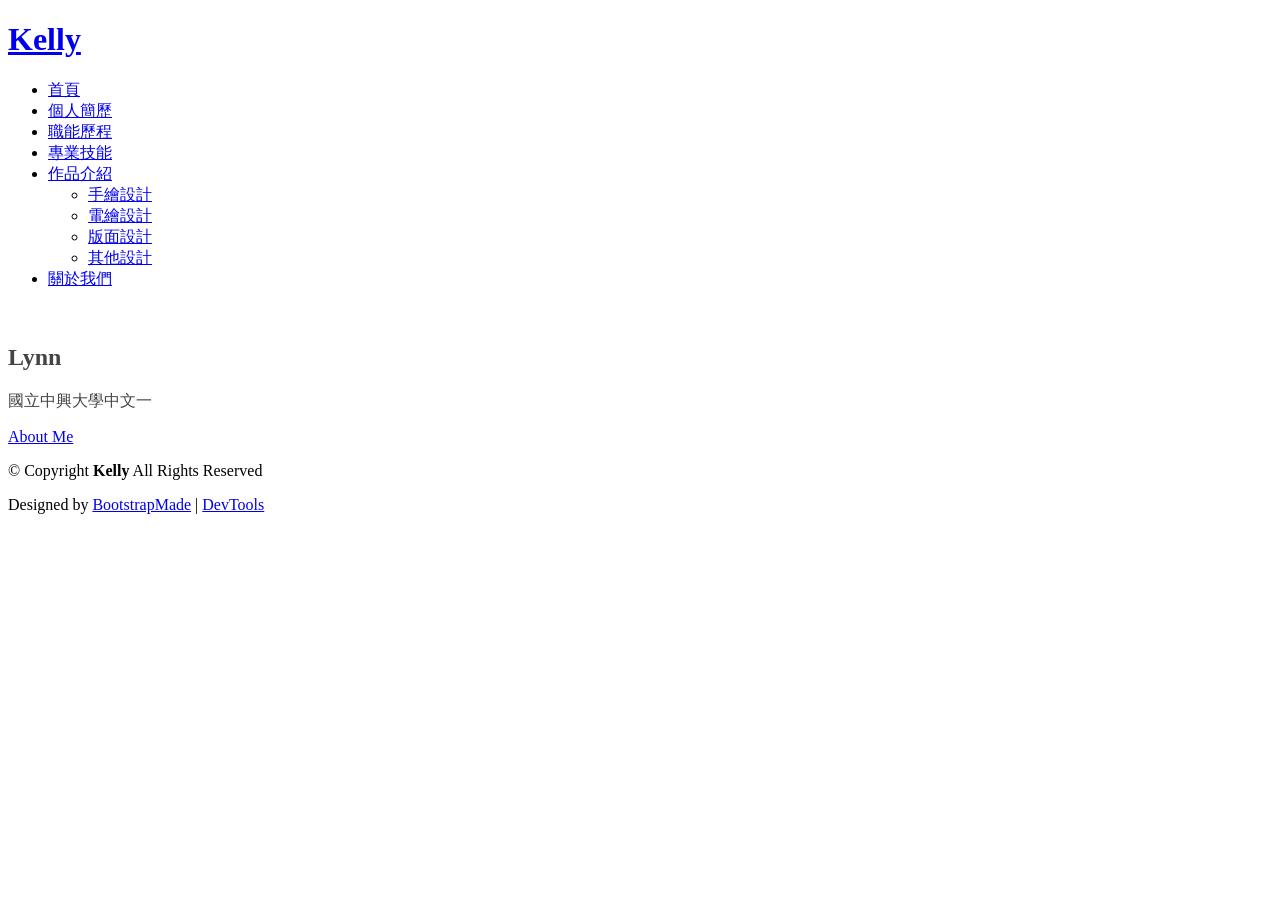
==== index.html @ b1d28252 "Add files via upload" ====
<!DOCTYPE html>
<html lang="en">

<head>
  <meta charset="utf-8">
  <meta content="width=device-width, initial-scale=1.0" name="viewport">
  <title>Index - Kelly Bootstrap Template</title>
  <meta name="description" content="">
  <meta name="keywords" content="">

  <!-- Favicons -->
  <link href="assets/img/favicon.png" rel="icon">
  <link href="assets/img/apple-touch-icon.png" rel="apple-touch-icon">

  <!-- Fonts -->
  <link href="https://fonts.googleapis.com" rel="preconnect">
  <link href="https://fonts.gstatic.com" rel="preconnect" crossorigin>
  <link href="https://fonts.googleapis.com/css2?family=Roboto:ital,wght@0,100;0,300;0,400;0,500;0,700;0,900;1,100;1,300;1,400;1,500;1,700;1,900&family=Poppins:ital,wght@0,100;0,200;0,300;0,400;0,500;0,600;0,700;0,800;0,900;1,100;1,200;1,300;1,400;1,500;1,600;1,700;1,800;1,900&family=Raleway:ital,wght@0,100;0,200;0,300;0,400;0,500;0,600;0,700;0,800;0,900;1,100;1,200;1,300;1,400;1,500;1,600;1,700;1,800;1,900&display=swap" rel="stylesheet">

  <!-- Vendor CSS Files -->
  <link href="assets/vendor/bootstrap/css/bootstrap.min.css" rel="stylesheet">
  <link href="assets/vendor/bootstrap-icons/bootstrap-icons.css" rel="stylesheet">
  <link href="assets/vendor/aos/aos.css" rel="stylesheet">
  <link href="assets/vendor/swiper/swiper-bundle.min.css" rel="stylesheet">
  <link href="assets/vendor/glightbox/css/glightbox.min.css" rel="stylesheet">

  <!-- Main CSS File -->
  <link href="assets/css/main.css" rel="stylesheet">

  <!-- =======================================================
  * Template Name: Kelly
  * Template URL: https://bootstrapmade.com/kelly-free-bootstrap-cv-resume-html-template/
  * Updated: Aug 07 2024 with Bootstrap v5.3.3
  * Author: BootstrapMade.com
  * License: https://bootstrapmade.com/license/
  ======================================================== -->
</head>

<body class="index-page">

  <header id="header" class="header d-flex align-items-center light-background sticky-top">
    <div class="container-fluid position-relative d-flex align-items-center justify-content-between">

      <a href="index.html" class="logo d-flex align-items-center me-auto me-xl-0">
        <!-- Uncomment the line below if you also wish to use an image logo -->
        <!-- <img src="assets/img/logo.png" alt=""> -->
        <h1 class="sitename">Kelly</h1>
      </a>

      <nav id="navmenu" class="navmenu">
        <ul>
          <li><a href="index.html" class="active">首頁</a></li>
          <li><a href="about.html">個人簡歷</a></li>
          <li><a href="resume.html">職能歷程</a></li>
          <li><a href="services.html">專業技能</a></li>
          
          <li class="dropdown"><a href="#"><span>作品介紹</span> <i class="bi bi-chevron-down toggle-dropdown"></i></a>
            <ul>
              <li><a href="#">手繪設計</a></li>
              <li><a href="#">電繪設計</a></li>
              <li><a href="#">版面設計</a></li>
              <li><a href="#">其他設計</a></li>
            </ul>
          </li>
          <li><a href="contact.html">關於我們</a></li>
        </ul>
        <i class="mobile-nav-toggle d-xl-none bi bi-list"></i>
      </nav>

      <div class="header-social-links">
        <a href="https://www.facebook.com/?locale=zh_TW" class="facebook" target="_blank"><i class="bi bi-facebook"></i></a>
        <a href="#" class="instagram"><i class="bi bi-instagram"></i></a>
      </div>

    </div>
  </header>

  <main class="main">

    <!-- Hero Section -->
    <section id="hero" class="hero section">

      <img src="assets/img/hero-bg.webp" alt="" data-aos="fade-in">

      <div class="container text-center" data-aos="zoom-out" data-aos-delay="100">
        <div class="row justify-content-center">
          <div class="col-lg-8">
            <h2><font style="color: #444444;">Lynn</font></h2>
            <p><font style="color: #444444;">國立中興大學中文一</font></p>

      
            <a href="about.html" class="btn-get-started">About Me</a>
          </div>
        </div>
      </div>

    </section><!-- /Hero Section -->

  </main>

  <footer id="footer" class="footer light-background">

    <div class="container">
      <div class="copyright text-center ">
        <p>© <span>Copyright</span> <strong class="px-1 sitename">Kelly</strong> <span>All Rights Reserved<br></span></p>
      </div>
      <div class="social-links d-flex justify-content-center">
        <a href="https://www.facebook.com/?locale=zh_TW" target="_blank"><i class="bi bi-facebook"></i></a>
        <a href=""><i class="bi bi-instagram"></i></a>
      </div>
      <div class="credits">
        <!-- All the links in the footer should remain intact. -->
        <!-- You can delete the links only if you've purchased the pro version. -->
        <!-- Licensing information: https://bootstrapmade.com/license/ -->
        <!-- Purchase the pro version with working PHP/AJAX contact form: [buy-url] -->
        Designed by <a href="https://bootstrapmade.com/">BootstrapMade</a> | <a href="https://bootstrapmade.com/tools/">DevTools</a>
      </div>
    </div>

  </footer>

  <!-- Scroll Top -->
  <a href="#" id="scroll-top" class="scroll-top d-flex align-items-center justify-content-center"><i class="bi bi-arrow-up-short"></i></a>

  <!-- Preloader -->
  <div id="preloader"></div>

  <!-- Vendor JS Files -->
  <script src="assets/vendor/bootstrap/js/bootstrap.bundle.min.js"></script>
  <script src="assets/vendor/php-email-form/validate.js"></script>
  <script src="assets/vendor/aos/aos.js"></script>
  <script src="assets/vendor/waypoints/noframework.waypoints.js"></script>
  <script src="assets/vendor/purecounter/purecounter_vanilla.js"></script>
  <script src="assets/vendor/swiper/swiper-bundle.min.js"></script>
  <script src="assets/vendor/glightbox/js/glightbox.min.js"></script>
  <script src="assets/vendor/imagesloaded/imagesloaded.pkgd.min.js"></script>
  <script src="assets/vendor/isotope-layout/isotope.pkgd.min.js"></script>

  <!-- Main JS File -->
  <script src="assets/js/main.js"></script>

</body>

</html>
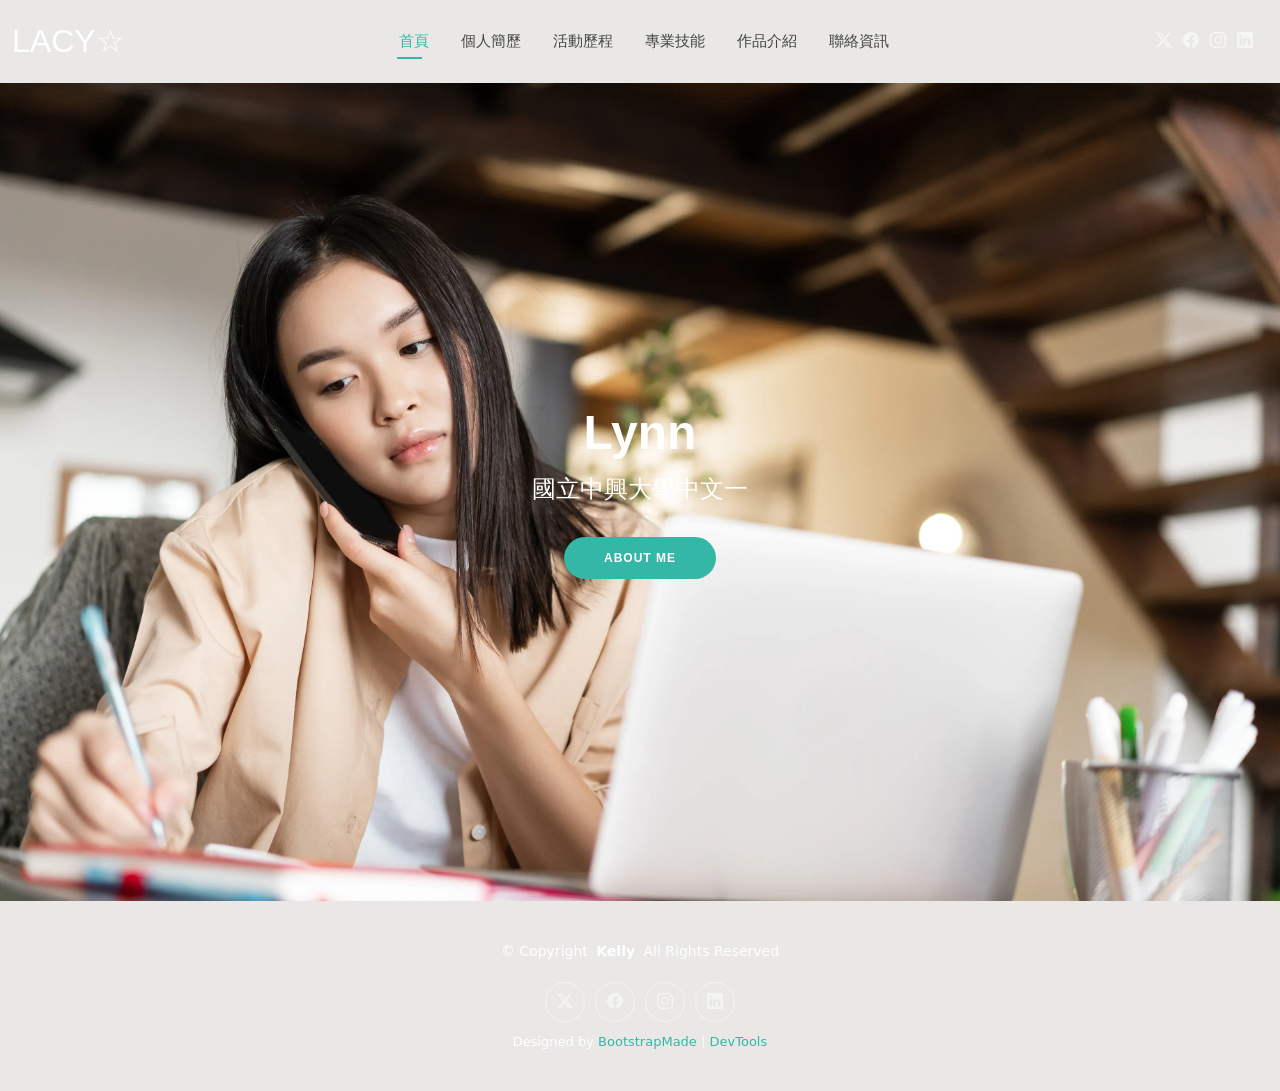
==== commit 14f88a01: "Add files via upload" ====
--- a/index.html
+++ b/index.html
@@ -4,7 +4,7 @@
 <head>
   <meta charset="utf-8">
   <meta content="width=device-width, initial-scale=1.0" name="viewport">
-  <title>Index - Kelly Bootstrap Template</title>
+  <title>Lacyの首頁☆</title>
   <meta name="description" content="">
   <meta name="keywords" content="">
 
@@ -44,32 +44,27 @@
       <a href="index.html" class="logo d-flex align-items-center me-auto me-xl-0">
         <!-- Uncomment the line below if you also wish to use an image logo -->
         <!-- <img src="assets/img/logo.png" alt=""> -->
-        <h1 class="sitename">Kelly</h1>
+        <h1 class="sitename">Lacy☆</h1>
       </a>
 
       <nav id="navmenu" class="navmenu">
         <ul>
           <li><a href="index.html" class="active">首頁</a></li>
           <li><a href="about.html">個人簡歷</a></li>
-          <li><a href="resume.html">職能歷程</a></li>
+          <li><a href="resume.html">活動歷程</a></li>
           <li><a href="services.html">專業技能</a></li>
+          <li><a href="portfolio.html">作品介紹</a></li>
           
-          <li class="dropdown"><a href="#"><span>作品介紹</span> <i class="bi bi-chevron-down toggle-dropdown"></i></a>
-            <ul>
-              <li><a href="#">手繪設計</a></li>
-              <li><a href="#">電繪設計</a></li>
-              <li><a href="#">版面設計</a></li>
-              <li><a href="#">其他設計</a></li>
-            </ul>
-          </li>
-          <li><a href="contact.html">關於我們</a></li>
+          <li><a href="contact.html">聯絡資訊</a></li>
         </ul>
         <i class="mobile-nav-toggle d-xl-none bi bi-list"></i>
       </nav>
 
       <div class="header-social-links">
-        <a href="https://www.facebook.com/?locale=zh_TW" class="facebook" target="_blank"><i class="bi bi-facebook"></i></a>
+        <a href="#" class="twitter"><i class="bi bi-twitter-x"></i></a>
+        <a href="#" class="facebook"><i class="bi bi-facebook"></i></a>
         <a href="#" class="instagram"><i class="bi bi-instagram"></i></a>
+        <a href="#" class="linkedin"><i class="bi bi-linkedin"></i></a>
       </div>
 
     </div>
@@ -85,10 +80,8 @@
       <div class="container text-center" data-aos="zoom-out" data-aos-delay="100">
         <div class="row justify-content-center">
           <div class="col-lg-8">
-            <h2><font style="color: #444444;">Lynn</font></h2>
-            <p><font style="color: #444444;">國立中興大學中文一</font></p>
-
-      
+            <h2>Lynn</h2>
+            <p>國立中興大學中文一</p>
             <a href="about.html" class="btn-get-started">About Me</a>
           </div>
         </div>
@@ -105,8 +98,10 @@
         <p>© <span>Copyright</span> <strong class="px-1 sitename">Kelly</strong> <span>All Rights Reserved<br></span></p>
       </div>
       <div class="social-links d-flex justify-content-center">
-        <a href="https://www.facebook.com/?locale=zh_TW" target="_blank"><i class="bi bi-facebook"></i></a>
+        <a href=""><i class="bi bi-twitter-x"></i></a>
+        <a href=""><i class="bi bi-facebook"></i></a>
         <a href=""><i class="bi bi-instagram"></i></a>
+        <a href=""><i class="bi bi-linkedin"></i></a>
       </div>
       <div class="credits">
         <!-- All the links in the footer should remain intact. -->
--- a/assets/css/main.css
+++ b/assets/css/main.css
@@ -0,0 +1,1423 @@
+/**
+* Template Name: Kelly
+* Template URL: https://bootstrapmade.com/kelly-free-bootstrap-cv-resume-html-template/
+* Updated: Aug 07 2024 with Bootstrap v5.3.3
+* Author: BootstrapMade.com
+* License: https://bootstrapmade.com/license/
+*/
+
+/*--------------------------------------------------------------
+# Font & Color Variables
+# Help: https://bootstrapmade.com/color-system/
+--------------------------------------------------------------*/
+/* Fonts */
+:root {
+  --default-font: "Roboto",  system-ui, -apple-system, "Segoe UI", Roboto, "Helvetica Neue", Arial, "Noto Sans", "Liberation Sans", sans-serif, "Apple Color Emoji", "Segoe UI Emoji", "Segoe UI Symbol", "Noto Color Emoji";
+  --heading-font: "Raleway",  sans-serif;
+  --nav-font: "Poppins",  sans-serif;
+}
+
+/* Global Colors - The following color variables are used throughout the website. Updating them here will change the color scheme of the entire website */
+:root { 
+  --background-color: #ffffff; /* Background color for the entire website, including individual sections */
+  --default-color: #fff; /* Default color used for the majority of the text content across the entire website */
+  --heading-color: #fff; /* Color for headings, subheadings and title throughout the website */
+  --accent-color: #34b7a7; /* Accent color that represents your brand on the website. It's used for buttons, links, and other elements that need to stand out */
+  --surface-color: #ffffff; /* The surface color is used as a background of boxed elements within sections, such as cards, icon boxes, or other elements that require a visual separation from the global background. */
+  --contrast-color: #ffffff; /* Contrast color for text, ensuring readability against backgrounds of accent, heading, or default colors. */
+}
+
+/* Nav Menu Colors - The following color variables are used specifically for the navigation menu. They are separate from the global colors to allow for more customization options */
+:root {
+  --nav-color: #444444;  /* The default color of the main navmenu links */
+  --nav-hover-color: #34b7a7; /* Applied to main navmenu links when they are hovered over or active */
+  --nav-mobile-background-color: #ffffff; /* Used as the background color for mobile navigation menu */
+  --nav-dropdown-background-color: #ffffff; /* Used as the background color for dropdown items that appear when hovering over primary navigation items */
+  --nav-dropdown-color: #444444; /* Used for navigation links of the dropdown items in the navigation menu. */
+  --nav-dropdown-hover-color: #34b7a7; /* Similar to --nav-hover-color, this color is applied to dropdown navigation links when they are hovered over. */
+}
+
+/* Color Presets - These classes override global colors when applied to any section or element, providing reuse of the sam color scheme. */
+
+.light-background {
+  --background-color: #e9e8e6;
+  --surface-color: #ffffff;
+}
+
+.dark-background {
+  --background-color: #060606;
+  --default-color: #ffffff;
+  --heading-color: #ffffff;
+  --surface-color: #252525;
+  --contrast-color: #ffffff;
+}
+
+/* Smooth scroll */
+:root {
+  scroll-behavior: smooth;
+}
+
+/*--------------------------------------------------------------
+# General Styling & Shared Classes
+--------------------------------------------------------------*/
+body {
+  color: var(--default-color);
+  background-color: var(--background-color);
+  font-family: var(--default-font);
+}
+
+a {
+  color: var(--accent-color);
+  text-decoration: none;
+  transition: 0.3s;
+}
+
+a:hover {
+  color: color-mix(in srgb, var(--accent-color), transparent 25%);
+  text-decoration: none;
+}
+
+h1,
+h2,
+h3,
+h4,
+h5,
+h6 {
+  color: #fff;
+  font-family: var(--heading-font);
+}
+
+/* PHP Email Form Messages
+------------------------------*/
+.php-email-form .error-message {
+  display: none;
+  background: #df1529;
+  color: #ffffff;
+  text-align: left;
+  padding: 15px;
+  margin-bottom: 24px;
+  font-weight: 600;
+}
+
+.php-email-form .sent-message {
+  display: none;
+  color: #ffffff;
+  background: #059652;
+  text-align: center;
+  padding: 15px;
+  margin-bottom: 24px;
+  font-weight: 600;
+}
+
+.php-email-form .loading {
+  display: none;
+  background: var(--surface-color);
+  text-align: center;
+  padding: 15px;
+  margin-bottom: 24px;
+}
+
+.php-email-form .loading:before {
+  content: "";
+  display: inline-block;
+  border-radius: 50%;
+  width: 24px;
+  height: 24px;
+  margin: 0 10px -6px 0;
+  border: 3px solid var(--accent-color);
+  border-top-color: var(--surface-color);
+  animation: php-email-form-loading 1s linear infinite;
+}
+
+@keyframes php-email-form-loading {
+  0% {
+    transform: rotate(0deg);
+  }
+
+  100% {
+    transform: rotate(360deg);
+  }
+}
+
+/*--------------------------------------------------------------
+# Global Header
+--------------------------------------------------------------*/
+.header {
+  color: var(--default-color);
+  background-color: var(--background-color);
+  padding: 15px 0;
+  transition: all 0.5s;
+  z-index: 997;
+  box-shadow: 0px 0 18px rgba(0, 0, 0, 0.1);
+}
+
+.header .logo {
+  line-height: 1;
+}
+
+.header .logo img {
+  max-height: 36px;
+  margin-right: 8px;
+}
+
+.header .logo h1 {
+  font-size: 32px;
+  margin: 0;
+  font-weight: 300;
+  text-transform: uppercase;
+  color: var(--heading-color);
+}
+
+.header .header-social-links {
+  padding-right: 15px;
+}
+
+.header .header-social-links a {
+  color: color-mix(in srgb, var(--default-color), transparent 40%);
+  padding-left: 6px;
+  display: inline-block;
+  transition: 0.3s;
+  font-size: 16px;
+}
+
+.header .header-social-links a:hover {
+  color: var(--accent-color);
+}
+
+.header .header-social-links a i {
+  line-height: 0px;
+}
+
+@media (max-width: 1200px) {
+  .header .logo {
+    order: 1;
+  }
+
+  .header .header-social-links {
+    order: 2;
+  }
+
+  .header .navmenu {
+    order: 3;
+  }
+}
+
+/*--------------------------------------------------------------
+# Navigation Menu
+--------------------------------------------------------------*/
+/* Desktop Navigation */
+@media (min-width: 1200px) {
+  .navmenu {
+    padding: 0;
+  }
+
+  .navmenu ul {
+    margin: 0;
+    padding: 0;
+    display: flex;
+    list-style: none;
+    align-items: center;
+  }
+
+  .navmenu li {
+    position: relative;
+  }
+
+  .navmenu>ul>li {
+    white-space: nowrap;
+    padding: 15px 14px;
+  }
+
+  .navmenu>ul>li:last-child {
+    padding-right: 0;
+  }
+
+  .navmenu a,
+  .navmenu a:focus {
+    color: var(--nav-color);
+    font-size: 15px;
+    padding: 0 2px;
+    font-family: var(--nav-font);
+    font-weight: 400;
+    display: flex;
+    align-items: center;
+    justify-content: space-between;
+    white-space: nowrap;
+    transition: 0.3s;
+    position: relative;
+  }
+
+  .navmenu a i,
+  .navmenu a:focus i {
+    font-size: 12px;
+    line-height: 0;
+    margin-left: 5px;
+    transition: 0.3s;
+  }
+
+  .navmenu>ul>li>a:before {
+    content: "";
+    position: absolute;
+    height: 2px;
+    bottom: -6px;
+    left: 0;
+    background-color: var(--nav-hover-color);
+    visibility: hidden;
+    width: 0px;
+    transition: all 0.3s ease-in-out 0s;
+  }
+
+  .navmenu a:hover:before,
+  .navmenu li:hover>a:before,
+  .navmenu .active:before {
+    visibility: visible;
+    width: 25px;
+  }
+
+  .navmenu li:hover>a,
+  .navmenu .active,
+  .navmenu .active:focus {
+    color: var(--nav-hover-color);
+  }
+
+  .navmenu .dropdown ul {
+    margin: 0;
+    padding: 10px 0;
+    background: var(--nav-dropdown-background-color);
+    display: block;
+    position: absolute;
+    visibility: hidden;
+    left: 14px;
+    top: 130%;
+    opacity: 0;
+    transition: 0.3s;
+    border-radius: 4px;
+    z-index: 99;
+    box-shadow: 0px 0px 30px rgba(0, 0, 0, 0.1);
+  }
+
+  .navmenu .dropdown ul li {
+    min-width: 200px;
+  }
+
+  .navmenu .dropdown ul a {
+    padding: 10px 20px;
+    font-size: 15px;
+    text-transform: none;
+    color: var(--nav-dropdown-color);
+  }
+
+  .navmenu .dropdown ul a i {
+    font-size: 12px;
+  }
+
+  .navmenu .dropdown ul a:hover,
+  .navmenu .dropdown ul .active:hover,
+  .navmenu .dropdown ul li:hover>a {
+    color: var(--nav-dropdown-hover-color);
+  }
+
+  .navmenu .dropdown:hover>ul {
+    opacity: 1;
+    top: 100%;
+    visibility: visible;
+  }
+
+  .navmenu .dropdown .dropdown ul {
+    top: 0;
+    left: -90%;
+    visibility: hidden;
+  }
+
+  .navmenu .dropdown .dropdown:hover>ul {
+    opacity: 1;
+    top: 0;
+    left: -100%;
+    visibility: visible;
+  }
+}
+
+/* Mobile Navigation */
+@media (max-width: 1199px) {
+  .mobile-nav-toggle {
+    color: var(--nav-color);
+    font-size: 28px;
+    line-height: 0;
+    margin-right: 10px;
+    cursor: pointer;
+    transition: color 0.3s;
+  }
+
+  .navmenu {
+    padding: 0;
+    z-index: 9997;
+  }
+
+  .navmenu ul {
+    display: none;
+    list-style: none;
+    position: absolute;
+    inset: 60px 20px 20px 20px;
+    padding: 10px 0;
+    margin: 0;
+    border-radius: 6px;
+    background-color: var(--nav-mobile-background-color);
+    border: 1px solid color-mix(in srgb, var(--default-color), transparent 90%);
+    box-shadow: none;
+    overflow-y: auto;
+    transition: 0.3s;
+    z-index: 9998;
+  }
+
+  .navmenu a,
+  .navmenu a:focus {
+    color: var(--nav-dropdown-color);
+    padding: 10px 20px;
+    font-family: var(--nav-font);
+    font-size: 17px;
+    font-weight: 500;
+    display: flex;
+    align-items: center;
+    justify-content: space-between;
+    white-space: nowrap;
+    transition: 0.3s;
+  }
+
+  .navmenu a i,
+  .navmenu a:focus i {
+    font-size: 12px;
+    line-height: 0;
+    margin-left: 5px;
+    width: 30px;
+    height: 30px;
+    display: flex;
+    align-items: center;
+    justify-content: center;
+    border-radius: 50%;
+    transition: 0.3s;
+    background-color: color-mix(in srgb, var(--accent-color), transparent 90%);
+  }
+
+  .navmenu a i:hover,
+  .navmenu a:focus i:hover {
+    background-color: var(--accent-color);
+    color: var(--contrast-color);
+  }
+
+  .navmenu a:hover,
+  .navmenu .active,
+  .navmenu .active:focus {
+    color: var(--nav-dropdown-hover-color);
+  }
+
+  .navmenu .active i,
+  .navmenu .active:focus i {
+    background-color: var(--accent-color);
+    color: var(--contrast-color);
+    transform: rotate(180deg);
+  }
+
+  .navmenu .dropdown ul {
+    position: static;
+    display: none;
+    z-index: 99;
+    padding: 10px 0;
+    margin: 10px 20px;
+    background-color: var(--nav-dropdown-background-color);
+    transition: all 0.5s ease-in-out;
+  }
+
+  .navmenu .dropdown ul ul {
+    background-color: rgba(33, 37, 41, 0.1);
+  }
+
+  .navmenu .dropdown>.dropdown-active {
+    display: block;
+    background-color: rgba(33, 37, 41, 0.03);
+  }
+
+  .mobile-nav-active {
+    overflow: hidden;
+  }
+
+  .mobile-nav-active .mobile-nav-toggle {
+    color: #fff;
+    position: absolute;
+    font-size: 32px;
+    top: 15px;
+    right: 15px;
+    margin-right: 0;
+    z-index: 9999;
+  }
+
+  .mobile-nav-active .navmenu {
+    position: fixed;
+    overflow: hidden;
+    inset: 0;
+    background: rgba(33, 37, 41, 0.8);
+    transition: 0.3s;
+  }
+
+  .mobile-nav-active .navmenu>ul {
+    display: block;
+  }
+}
+
+/*--------------------------------------------------------------
+# Global Footer
+--------------------------------------------------------------*/
+.footer {
+  color: var(--default-color);
+  background-color: var(--background-color);
+  font-size: 14px;
+  padding: 40px 0;
+  position: relative;
+}
+
+.footer .copyright p {
+  margin-bottom: 0;
+}
+
+.footer .social-links {
+  margin-top: 20px;
+}
+
+.footer .social-links a {
+  display: flex;
+  align-items: center;
+  justify-content: center;
+  width: 40px;
+  height: 40px;
+  border-radius: 50%;
+  border: 1px solid color-mix(in srgb, var(--default-color), transparent 50%);
+  font-size: 16px;
+  color: color-mix(in srgb, var(--default-color), transparent 50%);
+  margin: 0 5px;
+  transition: 0.3s;
+}
+
+.footer .social-links a:hover {
+  color: var(--accent-color);
+  border-color: var(--accent-color);
+}
+
+.footer .credits {
+  margin-top: 10px;
+  font-size: 13px;
+  text-align: center;
+}
+
+/*--------------------------------------------------------------
+# Preloader
+--------------------------------------------------------------*/
+#preloader {
+  position: fixed;
+  inset: 0;
+  z-index: 9999;
+  overflow: hidden;
+  background-color: var(--background-color);
+  transition: all 0.6s ease-out;
+  width: 100%;
+  height: 100vh;
+}
+
+#preloader:before,
+#preloader:after {
+  content: "";
+  position: absolute;
+  border: 4px solid var(--accent-color);
+  border-radius: 50%;
+  animation: animate-preloader 2s cubic-bezier(0, 0.2, 0.8, 1) infinite;
+}
+
+#preloader:after {
+  animation-delay: -0.5s;
+}
+
+@keyframes animate-preloader {
+  0% {
+    width: 10px;
+    height: 10px;
+    top: calc(50% - 5px);
+    left: calc(50% - 5px);
+    opacity: 1;
+  }
+
+  100% {
+    width: 72px;
+    height: 72px;
+    top: calc(50% - 36px);
+    left: calc(50% - 36px);
+    opacity: 0;
+  }
+}
+
+/*--------------------------------------------------------------
+# Scroll Top Button
+--------------------------------------------------------------*/
+.scroll-top {
+  position: fixed;
+  visibility: hidden;
+  opacity: 0;
+  right: 15px;
+  bottom: -15px;
+  z-index: 99999;
+  background-color: var(--accent-color);
+  width: 44px;
+  height: 44px;
+  border-radius: 50px;
+  transition: all 0.4s;
+}
+
+.scroll-top i {
+  font-size: 24px;
+  color: var(--contrast-color);
+  line-height: 0;
+}
+
+.scroll-top:hover {
+  background-color: color-mix(in srgb, var(--accent-color), transparent 20%);
+  color: var(--contrast-color);
+}
+
+.scroll-top.active {
+  visibility: visible;
+  opacity: 1;
+  bottom: 15px;
+}
+
+/*--------------------------------------------------------------
+# Disable aos animation delay on mobile devices
+--------------------------------------------------------------*/
+@media screen and (max-width: 768px) {
+  [data-aos-delay] {
+    transition-delay: 0 !important;
+  }
+}
+
+/*--------------------------------------------------------------
+# Global Page Titles & Breadcrumbs
+--------------------------------------------------------------*/
+.page-title {
+  color: var(--default-color);
+  background-color: var(--background-color);
+  padding: 25px 0;
+  position: relative;
+  border-bottom: 1px solid color-mix(in srgb, var(--default-color), transparent 85%);
+}
+
+.page-title h1 {
+  font-size: 24px;
+  font-weight: 400;
+}
+
+.page-title .breadcrumbs ol {
+  display: flex;
+  flex-wrap: wrap;
+  list-style: none;
+  padding: 0;
+  margin: 0;
+  font-size: 14px;
+  font-weight: 400;
+}
+
+.page-title .breadcrumbs ol li+li {
+  padding-left: 10px;
+}
+
+.page-title .breadcrumbs ol li+li::before {
+  content: "/";
+  display: inline-block;
+  padding-right: 10px;
+  color: color-mix(in srgb, var(--default-color), transparent 70%);
+}
+
+/*--------------------------------------------------------------
+# Global Sections
+--------------------------------------------------------------*/
+section,
+.section {
+  color: #fff;
+  background-color: var(--background-color);
+  padding: 60px 0;
+  scroll-margin-top: 100px;
+  overflow: clip;
+}
+
+@media (max-width: 1199px) {
+
+  section,
+  .section {
+    scroll-margin-top: 66px;
+  }
+}
+
+/*--------------------------------------------------------------
+# Global Section Titles
+--------------------------------------------------------------*/
+.section-title {
+  text-align: center;
+  padding-bottom: 60px;
+  position: relative;
+}
+
+.section-title h2 {
+  font-size: 32px;
+  font-weight: 700;
+  margin-bottom: 20px;
+  padding-bottom: 20px;
+  position: relative;
+}
+
+.section-title h2:after {
+  content: "";
+  position: absolute;
+  display: block;
+  width: 50px;
+  height: 3px;
+  background: var(--accent-color);
+  left: 0;
+  right: 0;
+  bottom: 0;
+  margin: auto;
+}
+
+.section-title p {
+  margin-bottom: 0;
+}
+
+/*--------------------------------------------------------------
+# Hero Section
+--------------------------------------------------------------*/
+.hero {
+  width: 100%;
+  min-height: calc(100vh - 82px);
+  position: relative;
+  padding: 80px 0;
+  display: flex;
+  align-items: center;
+  justify-content: center;
+}
+
+@media (max-width: 1200px) {
+  .hero {
+    min-height: calc(100vh - 68px);
+  }
+}
+
+.hero img {
+  position: absolute;
+  inset: 0;
+  display: block;
+  width: 100%;
+  height: 100%;
+  object-fit: cover;
+  z-index: 1;
+}
+
+.hero .container {
+  position: relative;
+  z-index: 3;
+}
+
+.hero h2 {
+  margin: 0;
+  font-size: 48px;
+  font-weight: 700;
+}
+
+.hero p {
+  margin: 10px 0 0 0;
+  font-size: 24px;
+  color: var(--heading-color);
+}
+
+.hero .btn-get-started {
+  color: var(--contrast-color);
+  background: var(--accent-color);
+  font-family: var(--heading-font);
+  text-transform: uppercase;
+  font-weight: 600;
+  font-size: 12px;
+  letter-spacing: 1px;
+  display: inline-block;
+  padding: 12px 40px;
+  border-radius: 50px;
+  transition: 0.5s;
+  margin-top: 30px;
+}
+
+.hero .btn-get-started:hover {
+  background: color-mix(in srgb, var(--accent-color) 90%, white 20%);
+}
+
+@media (max-width: 768px) {
+  .hero h2 {
+    font-size: 32px;
+  }
+
+  .hero p {
+    font-size: 18px;
+  }
+}
+
+/*--------------------------------------------------------------
+# About Section
+--------------------------------------------------------------*/
+.about .content h2 {
+  font-weight: 700;
+  font-size: 24px;
+}
+
+.about .content ul {
+  list-style: none;
+  padding: 0;
+}
+
+.about .content ul li {
+  margin-bottom: 20px;
+  display: flex;
+  align-items: center;
+}
+
+.about .content ul strong {
+  margin-right: 10px;
+}
+
+.about .content ul i {
+  font-size: 16px;
+  margin-right: 5px;
+  color: var(--accent-color);
+  line-height: 0;
+}
+
+/*--------------------------------------------------------------
+# Skills Section
+--------------------------------------------------------------*/
+.skills .progress {
+  height: 60px;
+  display: block;
+  background: none;
+  border-radius: 0;
+}
+
+.skills .progress .skill {
+  color: var(--heading-color);
+  padding: 0;
+  margin: 0 0 6px 0;
+  text-transform: uppercase;
+  display: block;
+  font-weight: 600;
+  font-family: var(--heading-font);
+}
+
+.skills .progress .skill .val {
+  float: right;
+  font-style: normal;
+}
+
+.skills .progress-bar-wrap {
+  background: color-mix(in srgb, var(--default-color), transparent 90%);
+  height: 10px;
+}
+
+.skills .progress-bar {
+  width: 1px;
+  height: 10px;
+  transition: 0.9s;
+  background-color: var(--accent-color);
+}
+
+/*--------------------------------------------------------------
+# Stats Section
+--------------------------------------------------------------*/
+.stats .stats-item {
+  padding: 30px;
+  width: 100%;
+}
+
+.stats .stats-item span {
+  color: var(--heading-color);
+  font-size: 48px;
+  display: block;
+  font-weight: 700;
+  margin-bottom: 20px;
+  padding-bottom: 20px;
+  position: relative;
+}
+
+.stats .stats-item span:after {
+  content: "";
+  position: absolute;
+  display: block;
+  width: 25px;
+  height: 3px;
+  background: var(--accent-color);
+  left: 0;
+  right: 0;
+  bottom: 0;
+  margin: auto;
+}
+
+.stats .stats-item p {
+  color: color-mix(in srgb, var(--default-color), transparent 40%);
+  padding: 0;
+  margin: 0;
+  font-family: var(--heading-font);
+  font-weight: 500;
+}
+
+/*--------------------------------------------------------------
+# Testimonials Section
+--------------------------------------------------------------*/
+.testimonials .section-header {
+  margin-bottom: 40px;
+}
+
+.testimonials .testimonials-carousel,
+.testimonials .testimonials-slider {
+  overflow: hidden;
+}
+
+.testimonials .testimonial-item {
+  text-align: center;
+}
+
+.testimonials .testimonial-item .testimonial-img {
+  width: 120px;
+  border-radius: 50%;
+  border: 4px solid var(--background-color);
+  margin: 0 auto;
+}
+
+.testimonials .testimonial-item h3 {
+  font-size: 20px;
+  font-weight: bold;
+  margin: 10px 0 5px 0;
+}
+
+.testimonials .testimonial-item h4 {
+  font-size: 14px;
+  color: color-mix(in srgb, var(--default-color), transparent 40%);
+  margin: 0 0 15px 0;
+}
+
+.testimonials .testimonial-item .stars {
+  margin-bottom: 15px;
+}
+
+.testimonials .testimonial-item .stars i {
+  color: #ffc107;
+  margin: 0 1px;
+}
+
+.testimonials .testimonial-item .quote-icon-left,
+.testimonials .testimonial-item .quote-icon-right {
+  color: color-mix(in srgb, var(--accent-color), transparent 50%);
+  font-size: 26px;
+  line-height: 0;
+}
+
+.testimonials .testimonial-item .quote-icon-left {
+  display: inline-block;
+  left: -5px;
+  position: relative;
+}
+
+.testimonials .testimonial-item .quote-icon-right {
+  display: inline-block;
+  right: -5px;
+  position: relative;
+  top: 10px;
+  transform: scale(-1, -1);
+}
+
+.testimonials .testimonial-item p {
+  font-style: italic;
+  margin: 0 auto 15px auto;
+}
+
+.testimonials .swiper-wrapper {
+  height: auto;
+}
+
+.testimonials .swiper-pagination {
+  margin-top: 20px;
+  position: relative;
+}
+
+.testimonials .swiper-pagination .swiper-pagination-bullet {
+  width: 12px;
+  height: 12px;
+  opacity: 1;
+  background-color: color-mix(in srgb, var(--default-color), transparent 85%);
+}
+
+.testimonials .swiper-pagination .swiper-pagination-bullet-active {
+  background-color: var(--accent-color);
+}
+
+@media (min-width: 992px) {
+  .testimonials .testimonial-item p {
+    width: 80%;
+  }
+}
+
+/*--------------------------------------------------------------
+# Resume Section
+--------------------------------------------------------------*/
+.resume .resume-title {
+  color: var(--heading-color);
+  font-size: 26px;
+  font-weight: 700;
+  margin-top: 20px;
+  margin-bottom: 20px;
+}
+
+.resume .resume-item {
+  padding: 0 0 20px 20px;
+  margin-top: -2px;
+  border-left: 2px solid var(--accent-color);
+  position: relative;
+}
+
+.resume .resume-item h4 {
+  line-height: 18px;
+  font-size: 18px;
+  font-weight: 600;
+  text-transform: uppercase;
+  color: color-mix(in srgb, var(--default-color), transparent 20%);
+  margin-bottom: 10px;
+}
+
+.resume .resume-item h5 {
+  font-size: 16px;
+  padding: 5px 15px;
+  display: inline-block;
+  font-weight: 600;
+  margin-bottom: 10px;
+}
+
+.resume .resume-item ul {
+  padding-left: 20px;
+}
+
+.resume .resume-item ul li {
+  padding-bottom: 10px;
+}
+
+.resume .resume-item:last-child {
+  padding-bottom: 0;
+}
+
+.resume .resume-item::before {
+  content: "";
+  position: absolute;
+  width: 16px;
+  height: 16px;
+  border-radius: 50px;
+  left: -9px;
+  top: 0;
+  background: var(--background-color);
+  border: 2px solid var(--accent-color);
+}
+
+/*--------------------------------------------------------------
+# Services Section
+--------------------------------------------------------------*/
+.services .service-item {
+  background-color: var(--surface-color);
+  box-shadow: 0px 5px 90px 0px rgba(0, 0, 0, 0.1);
+  height: 100%;
+  padding: 60px 30px;
+  text-align: center;
+  transition: 0.3s;
+  border-radius: 5px;
+}
+
+.services .service-item .icon {
+  margin: 0 auto;
+  width: 100px;
+  height: 100px;
+  display: flex;
+  align-items: center;
+  justify-content: center;
+  transition: ease-in-out 0.3s;
+  position: relative;
+}
+
+.services .service-item .icon i {
+  font-size: 36px;
+  transition: 0.5s;
+  position: relative;
+}
+
+.services .service-item .icon svg {
+  position: absolute;
+  top: 0;
+  left: 0;
+}
+
+.services .service-item .icon svg path {
+  transition: 0.5s;
+  fill: color-mix(in srgb, var(--default-color), transparent 95%);
+}
+
+.services .service-item h3 {
+  font-weight: 700;
+  margin: 10px 0 15px 0;
+  font-size: 22px;
+}
+
+.services .service-item p {
+  line-height: 24px;
+  font-size: 14px;
+  margin-bottom: 0;
+}
+
+.services .service-item:hover {
+  box-shadow: 0px 5px 35px 0px rgba(0, 0, 0, 0.1);
+}
+
+.services .service-item.item-cyan i {
+  color: #0dcaf0;
+}
+
+.services .service-item.item-cyan:hover .icon i {
+  color: #fff;
+}
+
+.services .service-item.item-cyan:hover .icon path {
+  fill: #0dcaf0;
+}
+
+.services .service-item.item-orange i {
+  color: #fd7e14;
+}
+
+.services .service-item.item-orange:hover .icon i {
+  color: #fff;
+}
+
+.services .service-item.item-orange:hover .icon path {
+  fill: #fd7e14;
+}
+
+.services .service-item.item-teal i {
+  color: #20c997;
+}
+
+.services .service-item.item-teal:hover .icon i {
+  color: #fff;
+}
+
+.services .service-item.item-teal:hover .icon path {
+  fill: #20c997;
+}
+
+.services .service-item.item-red i {
+  color: #df1529;
+}
+
+.services .service-item.item-red:hover .icon i {
+  color: #fff;
+}
+
+.services .service-item.item-red:hover .icon path {
+  fill: #df1529;
+}
+
+.services .service-item.item-indigo i {
+  color: #6610f2;
+}
+
+.services .service-item.item-indigo:hover .icon i {
+  color: #fff;
+}
+
+.services .service-item.item-indigo:hover .icon path {
+  fill: #6610f2;
+}
+
+.services .service-item.item-pink i {
+  color: #f3268c;
+}
+
+.services .service-item.item-pink:hover .icon i {
+  color: #fff;
+}
+
+.services .service-item.item-pink:hover .icon path {
+  fill: #f3268c;
+}
+
+/*--------------------------------------------------------------
+# Portfolio Section
+--------------------------------------------------------------*/
+.portfolio .portfolio-filters {
+  padding: 0;
+  margin: 0 auto 20px auto;
+  list-style: none;
+  text-align: center;
+}
+
+.portfolio .portfolio-filters li {
+  cursor: pointer;
+  display: inline-block;
+  padding: 8px 20px 10px 20px;
+  margin: 0;
+  font-size: 15px;
+  font-weight: 500;
+  line-height: 1;
+  margin-bottom: 5px;
+  border-radius: 50px;
+  transition: all 0.3s ease-in-out;
+  font-family: var(--heading-font);
+}
+
+.portfolio .portfolio-filters li:hover,
+.portfolio .portfolio-filters li.filter-active {
+  color: var(--contrast-color);
+  background-color: var(--accent-color);
+}
+
+.portfolio .portfolio-filters li:first-child {
+  margin-left: 0;
+}
+
+.portfolio .portfolio-filters li:last-child {
+  margin-right: 0;
+}
+
+@media (max-width: 575px) {
+  .portfolio .portfolio-filters li {
+    font-size: 14px;
+    margin: 0 0 10px 0;
+  }
+}
+
+.portfolio .portfolio-item {
+  position: relative;
+  overflow: hidden;
+}
+
+.portfolio .portfolio-item .portfolio-info {
+  opacity: 0;
+  position: absolute;
+  left: 12px;
+  right: 12px;
+  bottom: -100%;
+  z-index: 3;
+  transition: all ease-in-out 0.5s;
+  background: color-mix(in srgb, var(--surface-color), transparent 10%);
+  padding: 15px;
+}
+
+.portfolio .portfolio-item .portfolio-info h4 {
+  font-size: 18px;
+  font-weight: 600;
+  padding-right: 50px;
+}
+
+.portfolio .portfolio-item .portfolio-info p {
+  color: color-mix(in srgb, var(--default-color), transparent 30%);
+  font-size: 14px;
+  margin-bottom: 0;
+  padding-right: 50px;
+}
+
+.portfolio .portfolio-item .portfolio-info .preview-link,
+.portfolio .portfolio-item .portfolio-info .details-link {
+  position: absolute;
+  right: 50px;
+  font-size: 24px;
+  top: calc(50% - 14px);
+  color: color-mix(in srgb, var(--default-color), transparent 30%);
+  transition: 0.3s;
+  line-height: 0;
+}
+
+.portfolio .portfolio-item .portfolio-info .preview-link:hover,
+.portfolio .portfolio-item .portfolio-info .details-link:hover {
+  color: var(--accent-color);
+}
+
+.portfolio .portfolio-item .portfolio-info .details-link {
+  right: 14px;
+  font-size: 28px;
+}
+
+.portfolio .portfolio-item:hover .portfolio-info {
+  opacity: 1;
+  bottom: 0;
+}
+
+/*--------------------------------------------------------------
+# Portfolio Details Section
+--------------------------------------------------------------*/
+.portfolio-details .portfolio-details-slider img {
+  width: 100%;
+}
+
+.portfolio-details .portfolio-details-slider .swiper-pagination {
+  margin-top: 20px;
+  position: relative;
+}
+
+.portfolio-details .portfolio-details-slider .swiper-pagination .swiper-pagination-bullet {
+  width: 12px;
+  height: 12px;
+  background-color: color-mix(in srgb, var(--default-color), transparent 85%);
+  opacity: 1;
+}
+
+.portfolio-details .portfolio-details-slider .swiper-pagination .swiper-pagination-bullet-active {
+  background-color: var(--accent-color);
+}
+
+.portfolio-details .portfolio-info {
+  background-color: var(--surface-color);
+  padding: 30px;
+  box-shadow: 0px 0 30px rgba(0, 0, 0, 0.1);
+}
+
+.portfolio-details .portfolio-info h3 {
+  font-size: 22px;
+  font-weight: 700;
+  margin-bottom: 20px;
+  padding-bottom: 20px;
+  border-bottom: 1px solid color-mix(in srgb, var(--default-color), transparent 85%);
+}
+
+.portfolio-details .portfolio-info ul {
+  list-style: none;
+  padding: 0;
+  font-size: 15px;
+}
+
+.portfolio-details .portfolio-info ul li+li {
+  margin-top: 10px;
+}
+
+.portfolio-details .portfolio-description {
+  padding-top: 30px;
+}
+
+.portfolio-details .portfolio-description h2 {
+  font-size: 26px;
+  font-weight: 700;
+  margin-bottom: 20px;
+}
+
+.portfolio-details .portfolio-description p {
+  padding: 0;
+  color: color-mix(in srgb, var(--default-color), transparent 30%);
+}
+
+/*--------------------------------------------------------------
+# Contact Section
+--------------------------------------------------------------*/
+.contact .info-wrap {
+  background-color: var(--surface-color);
+  box-shadow: 0px 0px 20px rgba(0, 0, 0, 0.1);
+  padding: 30px;
+}
+
+@media (max-width: 575px) {
+  .contact .info-wrap {
+    padding: 20px;
+  }
+}
+
+.contact .info-item {
+  margin-bottom: 40px;
+}
+
+.contact .info-item i {
+  font-size: 20px;
+  color: var(--accent-color);
+  background: color-mix(in srgb, var(--accent-color), transparent 92%);
+  width: 44px;
+  height: 44px;
+  display: flex;
+  justify-content: center;
+  align-items: center;
+  border-radius: 50px;
+  transition: all 0.3s ease-in-out;
+  margin-right: 15px;
+}
+
+.contact .info-item h3 {
+  padding: 0;
+  font-size: 18px;
+  font-weight: 700;
+  margin-bottom: 5px;
+}
+
+.contact .info-item p {
+  padding: 0;
+  margin-bottom: 0;
+  font-size: 14px;
+}
+
+.contact .info-item:hover i {
+  background: var(--accent-color);
+  color: var(--contrast-color);
+}
+
+.contact .php-email-form {
+  background-color: var(--surface-color);
+  height: 100%;
+  padding: 30px;
+  box-shadow: 0px 0px 20px rgba(0, 0, 0, 0.1);
+}
+
+@media (max-width: 575px) {
+  .contact .php-email-form {
+    padding: 20px;
+  }
+}
+
+.contact .php-email-form input[type=text],
+.contact .php-email-form input[type=email],
+.contact .php-email-form textarea {
+  font-size: 14px;
+  padding: 10px 15px;
+  box-shadow: none;
+  border-radius: 0;
+  color: var(--default-color);
+  background-color: var(--surface-color);
+  border-color: color-mix(in srgb, var(--default-color), transparent 80%);
+}
+
+.contact .php-email-form input[type=text]:focus,
+.contact .php-email-form input[type=email]:focus,
+.contact .php-email-form textarea:focus {
+  border-color: var(--accent-color);
+}
+
+.contact .php-email-form input[type=text]::placeholder,
+.contact .php-email-form input[type=email]::placeholder,
+.contact .php-email-form textarea::placeholder {
+  color: color-mix(in srgb, var(--default-color), transparent 70%);
+}
+
+.contact .php-email-form button[type=submit] {
+  color: var(--contrast-color);
+  background: var(--accent-color);
+  border: 0;
+  padding: 10px 30px;
+  transition: 0.4s;
+  border-radius: 50px;
+}
+
+.contact .php-email-form button[type=submit]:hover {
+  background: color-mix(in srgb, var(--accent-color), transparent 25%);
+}
+
+/*--------------------------------------------------------------
+# Starter Section Section
+--------------------------------------------------------------*/
+.starter-section {
+  /* Add your styles here */
+}
